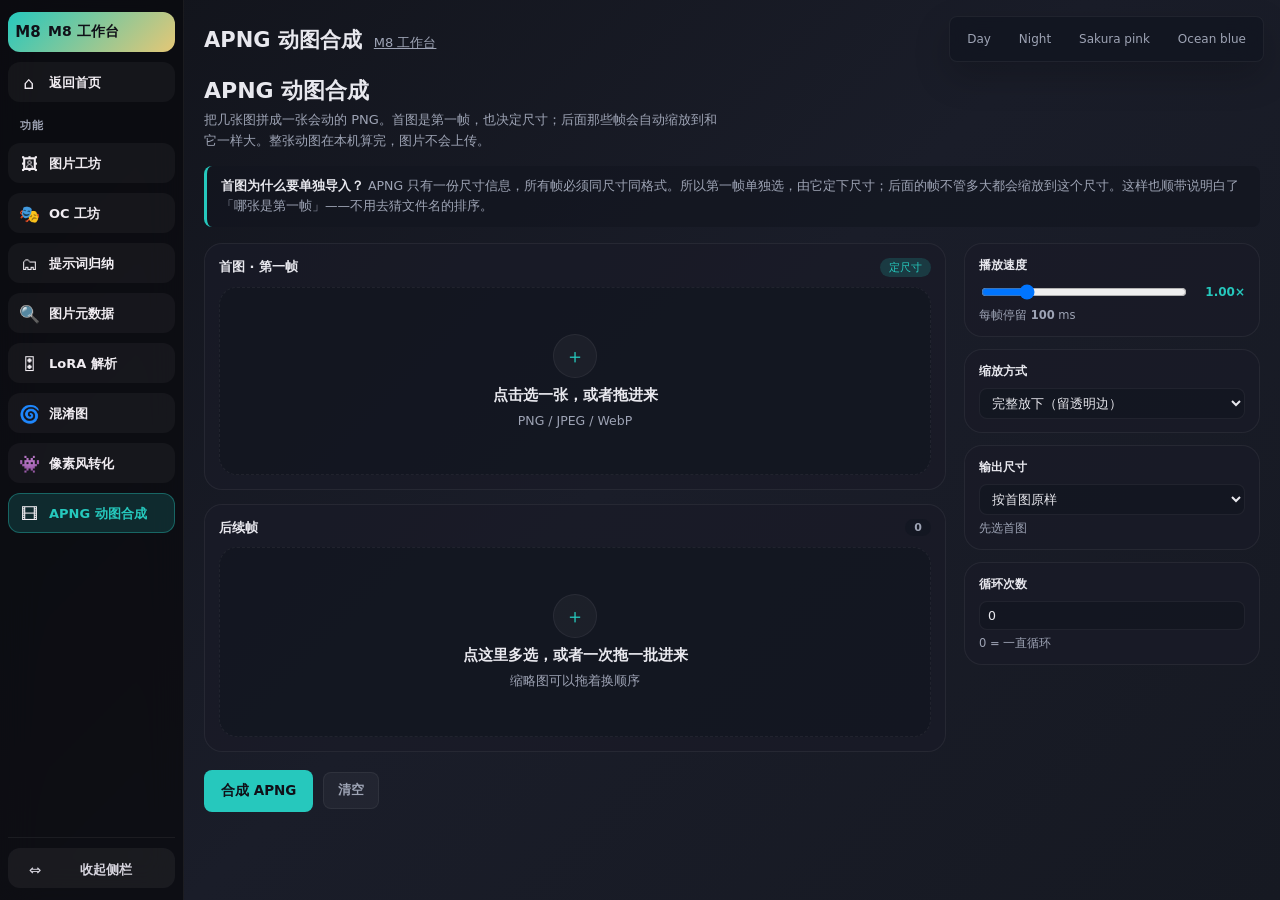
==== M8web/pages/apng.html @ 3365ff12 "Add APNG animation builder to the M8 workbench A new page that stitches several images into one anim" ====
<!DOCTYPE html>
<html lang="zh" data-i18n-title="feat.apng.pageTitle">
<head>
  <meta charset="UTF-8">
  <meta name="viewport" content="width=device-width, initial-scale=1.0">
  <title>APNG 动图合成 · M8 工作台</title>
  <link rel="icon" type="image/svg+xml" href="../assets/img/favicon.svg">
  <link rel="stylesheet" href="../assets/css/base.css">
  <link rel="stylesheet" href="../assets/css/shell.css">
  <link rel="stylesheet" href="../assets/css/apng.css">
  <script>
    /* 与首页同一段：主题要在 head 里就定下来，否则黑夜主题会先闪白底 */
    try {
      var t = localStorage.getItem("m8web.theme");
      document.documentElement.dataset.theme = t || "night";
    } catch (e) {
      document.documentElement.dataset.theme = "night";
    }
  </script>
</head>
<body>
  <div id="fx" aria-hidden="true"></div>
  <div class="shell">
    <div id="sidebar"></div>
    <div class="main">
      <div id="topbar" class="topbar"></div>
      <div class="content">
        <section class="apng">

          <header class="apng-head">
            <div>
              <h1 data-i18n="feat.apng.name">APNG 动图合成</h1>
              <p data-i18n="apngLede">把几张图拼成一张会动的 PNG。首图是第一帧，也决定尺寸；后面那些帧会自动缩放到和它一样大。整张动图在本机算完，图片不会上传。</p>
            </div>
          </header>

          <p class="apng-note">
            <b data-i18n="apngNoteLead">首图为什么要单独导入？</b>
            <span data-i18n="apngNoteBody">APNG 只有一份尺寸信息，所有帧必须同尺寸同格式。所以第一帧单独选，由它定下尺寸；后面的帧不管多大都会缩放到这个尺寸。这样也顺带说明白了「哪张是第一帧」——不用去猜文件名的排序。</span>
          </p>

          <div class="apng-grid">
            <div class="apng-col">

              <div class="apng-zone">
                <div class="apng-zone-head">
                  <span data-i18n="apngFirstTitle">首图 · 第一帧</span>
                  <span class="apng-tag" data-i18n="apngFirstTag">定尺寸</span>
                </div>
                <div class="drop apng-drop" id="apngFirstDrop">
                  <input id="apngFirstFile" type="file" accept="image/png,image/jpeg,image/webp">
                  <img class="drop-thumb is-hidden" id="apngFirstThumb" alt="" data-i18n-attr="alt:apngFirstAlt">
                  <span class="drop-ico" id="apngFirstIco" aria-hidden="true">＋</span>
                  <strong data-i18n="apngPickFirst">点击选一张，或者拖进来</strong>
                  <small data-i18n="apngPickFirstHint">PNG / JPEG / WebP</small>
                </div>
              </div>

              <div class="apng-zone">
                <div class="apng-zone-head">
                  <span data-i18n="apngRestTitle">后续帧</span>
                  <span class="apng-count" id="apngRestCount">0</span>
                </div>
                <div class="drop apng-drop" id="apngRestDrop">
                  <input id="apngRestFile" type="file" accept="image/png,image/jpeg,image/webp" multiple>
                  <span class="drop-ico" id="apngRestIco" aria-hidden="true">＋</span>
                  <strong data-i18n="apngPickRest">点这里多选，或者一次拖一批进来</strong>
                  <small data-i18n="apngPickRestHint">缩略图可以拖着换顺序</small>
                </div>
                <div class="apng-strip" id="apngStrip"></div>
              </div>

            </div>

            <aside class="apng-side">

              <div class="apng-card">
                <span data-i18n="apngSpeedLabel">播放速度</span>
                <div class="apng-row">
                  <input id="apngSpeed" type="range" min="0.25" max="4" step="0.05" value="1">
                  <b class="apng-speed" id="apngSpeedOut">1.00×</b>
                </div>
                <div class="apng-sub"><span data-i18n="apngDelayLabel">每帧停留</span> <b id="apngDelayOut">100</b> ms</div>
              </div>

              <div class="apng-card">
                <span data-i18n="apngFitLabel">缩放方式</span>
                <select id="apngFit">
                  <option value="contain" selected data-i18n="apngFitContain">完整放下（留透明边）</option>
                  <option value="cover" data-i18n="apngFitCover">填满（裁掉多出来的）</option>
                  <option value="stretch" data-i18n="apngFitStretch">拉伸（不保比例）</option>
                </select>
              </div>

              <div class="apng-card">
                <span data-i18n="apngSizeLabel">输出尺寸</span>
                <select id="apngScale">
                  <option value="1" selected data-i18n="apngScale1">按首图原样</option>
                  <option value="0.75">0.75×</option>
                  <option value="0.5">0.5×</option>
                  <option value="0.25">0.25×</option>
                </select>
                <div class="apng-sub" id="apngSizeOut">—</div>
              </div>

              <div class="apng-card">
                <span data-i18n="apngLoopLabel">循环次数</span>
                <input id="apngLoops" type="number" min="0" max="9999" step="1" value="0">
                <div class="apng-sub" data-i18n="apngLoopHint">0 = 一直循环</div>
              </div>

            </aside>
          </div>

          <div class="apng-actions">
            <button class="gen-btn" id="apngGo" type="button" data-i18n="apngGo">合成 APNG</button>
            <button class="ghost-btn is-hidden" id="apngSave" type="button" data-i18n="apngSave">保存动图</button>
            <button class="ghost-btn" id="apngClear" type="button" data-i18n="apngClear">清空</button>
          </div>

          <div class="apng-body is-hidden" id="apngBody">
            <div class="apng-shot">
              <img id="apngOut" alt="" data-i18n-attr="alt:apngOutAlt">
            </div>
            <div class="info-card">
              <div class="kv" id="apngMeta"></div>
            </div>
          </div>

          <p class="status" id="apngStatus" role="status"></p>
        </section>
      </div>
    </div>
  </div>
  <script src="../assets/js/app.js"></script>
  <script src="../assets/js/migrate.js"></script>
  <script src="../assets/js/apng.js"></script>
  <script type="module">
    import { bootI18n } from "../assets/js/i18n.js";
    await bootI18n();
    boot({ activeId: "apng", title: M8I18n.t("feat.apng.name", "APNG 动图合成"), base: "../" });
    M8Apng.init();
  </script>
</body>
</html>
---- M8web/assets/css/base.css ----
/* ============================================================================
 * M8web · 设计底座
 *
 * 设计语言整份取自参考站（azusa.nyacraft.cn 的 style.css / sidebar.css），
 * 不是我自己想的 —— 四套主题的每一个色值都能在那边逐行对上。
 * 参考站原样是：
 *     :root                     → 暗夜（默认）
 *     :root[data-theme=sakura]  → 樱花
 *     :root[data-theme=nyaneko] → 猫猫（用了背景大图，这里没搬）
 *     :root[data-theme=ocean]   → 海蓝
 * 这边保留它的前两套与海蓝，把 nyankeo 换成白天主题（参考站没有浅色版，
 * 按同一套变量结构推导，青绿在白底上压暗以保证对比度）。
 *
 * 主色是青绿 #26c8bd（侧栏悬停、卡片强调），不是紫。
 * ==========================================================================*/

/* 暗夜既是「没选过主题时的默认值」，也是主题条上那个明确选项 ——
   两种写法都指到同一个块，省得靠「回落到裸 :root」这种隐式行为兜底。 */
:root,
:root[data-theme="night"] {
  /* 暗夜 · 照抄参考站 :root */
  --bg-main: #11131a;
  --bg-sub: #1a1d29;
  --bg-gradient: linear-gradient(135deg, #11131a 0%, #1a1d29 50%, #161922 100%);
  --card: rgba(25, 27, 40, 0.72);
  --card-hover: rgba(35, 38, 56, 0.88);
  --panel-bg: rgba(18, 21, 32, 0.62);
  --border: rgba(255, 255, 255, 0.06);
  --text: #e8e8ee;
  --text-sub: #9ea4b5;
  --pink: #d89ac7;
  --purple: #8b7fd1;
  --blue: #7aa2d6;
  --soft-shadow: rgba(0, 0, 0, 0.2);

  --accent: #26c8bd;
  --accent-2: #e5c776;
  --accent-ink: #101018;
  --sidebar-bg: rgba(10, 10, 14, 0.74);
  --float-bg: rgba(18, 21, 32, 0.82);

  --noise: 0.035;
  --noise-ink: 255, 255, 255;

  /* 侧栏宽度：参考站就是靠这个变量在 58 / 184 之间切换 */
  --site-sidebar-width: 58px;

  --r-card: 18px;
  --r-item: 12px;
  --r-ctl: 8px;

  --ease: cubic-bezier(0.22, 1, 0.36, 1);
}

:root[data-theme="sakura"] {
  --bg-main: #171218;
  --bg-sub: #261c2b;
  --bg-gradient: linear-gradient(135deg, #171218 0%, #2b1c2f 54%, #201922 100%);
  --card: rgba(48, 33, 49, 0.74);
  --card-hover: rgba(62, 42, 63, 0.9);
  --panel-bg: rgba(44, 30, 47, 0.66);
  --border: rgba(255, 255, 255, 0.08);
  --text: #fff3f8;
  --text-sub: #d9b9c9;
  --pink: #ff9fca;
  --purple: #bd93f9;
  --blue: #8ed8ff;
  --soft-shadow: rgba(60, 18, 48, 0.24);
  --accent: #ff9fca;
  --accent-2: #e5c776;
  --accent-ink: #24101c;
  --sidebar-bg: rgba(23, 14, 22, 0.74);
  --float-bg: rgba(44, 30, 47, 0.84);
}

:root[data-theme="ocean"] {
  --bg-main: #0a1318;
  --bg-sub: #102833;
  --bg-gradient: linear-gradient(135deg, #071118 0%, #102d38 52%, #071b24 100%);
  --card: rgba(15, 39, 50, 0.75);
  --card-hover: rgba(20, 55, 70, 0.92);
  --panel-bg: rgba(12, 35, 46, 0.68);
  --border: rgba(170, 230, 255, 0.11);
  --text: #e9fbff;
  --text-sub: #9ec7d4;
  --pink: #9ee7ff;
  --purple: #6bc2ff;
  --blue: #69e0d4;
  --soft-shadow: rgba(0, 20, 36, 0.28);
  --accent: #69e0d4;
  --accent-2: #9ee7ff;
  --accent-ink: #04222b;
  --sidebar-bg: rgba(6, 20, 26, 0.74);
  --float-bg: rgba(12, 35, 46, 0.84);
}

/* 白天：参考站没有这套，按同一结构推导。
   注意 --accent 压暗到 #0f9d92 —— 原来的 #26c8bd 在白底上对比度只有 2:1 左右，
   正文和图标会糊在背景里。 */
:root[data-theme="day"] {
  --bg-main: #f4f6f9;
  --bg-sub: #e8ecf2;
  --bg-gradient: linear-gradient(135deg, #f8fafc 0%, #eaeff6 52%, #f2f5f9 100%);
  --card: rgba(255, 255, 255, 0.86);
  --card-hover: rgba(255, 255, 255, 0.99);
  --panel-bg: rgba(255, 255, 255, 0.72);
  --border: rgba(17, 19, 26, 0.09);
  --text: #1b1f2a;
  --text-sub: #5d6675;
  --pink: #bf5b96;
  --purple: #6b5cc4;
  --blue: #3f76b8;
  --soft-shadow: rgba(24, 32, 48, 0.1);
  --accent: #0f9d92;
  --accent-2: #b8862f;
  --accent-ink: #f6fffe;
  --sidebar-bg: rgba(255, 255, 255, 0.76);
  --float-bg: rgba(255, 255, 255, 0.86);
  --noise: 0.02;
  --noise-ink: 17, 19, 26;
}

* { box-sizing: border-box; }

html, body {
  margin: 0;
  min-height: 100vh;
  overflow-x: hidden;
  font-family: "MiSans", "Microsoft YaHei", "PingFang SC", system-ui, sans-serif;
  font-size: 14px;
  color: var(--text);
  background: var(--bg-gradient);
  background-attachment: fixed;
  transition: background 0.4s var(--ease), color 0.4s var(--ease);
}

/* 背景噪点：参考站是 1px 圆点铺 4px 网格，整屏非常淡的一层颗粒 */
body::before {
  content: "";
  position: fixed;
  inset: 0;
  z-index: 0;
  pointer-events: none;
  opacity: var(--noise);
  background-image: radial-gradient(rgba(var(--noise-ink), 0.08) 1px, transparent 1px);
  background-size: 4px 4px;
}

a { color: inherit; }
button { font: inherit; cursor: pointer; }
::selection { background: var(--accent); color: var(--accent-ink); }

/* 统一键盘焦点：参考站用的是青绿描边 */
:focus-visible {
  outline: 2px solid var(--accent);
  outline-offset: 3px;
}

::-webkit-scrollbar { width: 10px; height: 10px; }
::-webkit-scrollbar-track { background: transparent; }
::-webkit-scrollbar-thumb {
  background: var(--border);
  border-radius: 999px;
}
::-webkit-scrollbar-thumb:hover { background: var(--text-sub); }

/* ---------------------------------------------------------------- 动效层 */

/* 纯装饰，铺满整屏但不吃点击。参考站没有这一层（它的猫猫主题直接用了背景大图），
   樱花和海蓝这两套按你的要求留着：安静的背景动，不抢内容。 */
#fx {
  position: fixed;
  inset: 0;
  z-index: 0;
  pointer-events: none;
  overflow: hidden;
}

/* 樱花：两层错峰飘落，一层慢一层快，免得看出明显循环 */
:root[data-theme="sakura"] #fx::before,
:root[data-theme="sakura"] #fx::after {
  content: "";
  position: absolute;
  inset: -20% -12%;
  background-repeat: repeat;
  will-change: transform;
}

:root[data-theme="sakura"] #fx::before {
  background-image:
    radial-gradient(circle at 12% 8%, rgba(255, 159, 202, 0.85) 0 3px, transparent 3px),
    radial-gradient(circle at 38% 22%, rgba(255, 190, 214, 0.7) 0 4px, transparent 4px),
    radial-gradient(circle at 64% 14%, rgba(240, 140, 180, 0.75) 0 3px, transparent 3px),
    radial-gradient(circle at 86% 30%, rgba(255, 200, 222, 0.6) 0 5px, transparent 5px),
    radial-gradient(circle at 22% 48%, rgba(255, 159, 202, 0.55) 0 3px, transparent 3px),
    radial-gradient(circle at 54% 60%, rgba(255, 190, 214, 0.65) 0 4px, transparent 4px);
  background-size: 260px 340px;
  animation: sakura-fall 22s linear infinite;
}

:root[data-theme="sakura"] #fx::after {
  background-image:
    radial-gradient(circle at 30% 12%, rgba(189, 147, 249, 0.5) 0 2px, transparent 2px),
    radial-gradient(circle at 70% 34%, rgba(255, 159, 202, 0.5) 0 3px, transparent 3px),
    radial-gradient(circle at 48% 74%, rgba(255, 200, 222, 0.45) 0 2px, transparent 2px);
  background-size: 180px 240px;
  animation: sakura-fall 15s linear infinite reverse;
}

@keyframes sakura-fall {
  from { transform: translate3d(0, -12%, 0); }
  to { transform: translate3d(-40px, 12%, 0); }
}

/* 海蓝：三团很淡的水波亮带，缓慢横向摆动 */
:root[data-theme="ocean"] #fx::before {
  content: "";
  position: absolute;
  inset: -12%;
  background-image:
    radial-gradient(ellipse 62% 16% at 28% 18%, rgba(105, 224, 212, 0.1), transparent 70%),
    radial-gradient(ellipse 54% 14% at 74% 52%, rgba(158, 231, 255, 0.09), transparent 70%),
    radial-gradient(ellipse 70% 18% at 44% 84%, rgba(107, 194, 255, 0.08), transparent 70%);
  will-change: transform;
  animation: ocean-sway 14s ease-in-out infinite;
}

:root[data-theme="ocean"] #fx::after {
  content: "";
  position: absolute;
  inset: -12%;
  background-image:
    radial-gradient(ellipse 40% 10% at 60% 30%, rgba(158, 231, 255, 0.07), transparent 70%),
    radial-gradient(ellipse 48% 12% at 18% 68%, rgba(105, 224, 212, 0.07), transparent 70%);
  will-change: transform;
  animation: ocean-sway 20s ease-in-out infinite reverse;
}

@keyframes ocean-sway {
  0%, 100% { transform: translate3d(-2%, 0, 0) scaleY(1); }
  50% { transform: translate3d(2%, -10px, 0) scaleY(1.04); }
}

@media (prefers-reduced-motion: reduce) {
  *, *::before, *::after {
    animation-duration: 0.01ms !important;
    animation-iteration-count: 1 !important;
    transition-duration: 0.01ms !important;
  }
  #fx::before,
  #fx::after { animation: none !important; }
}
---- M8web/assets/css/shell.css ----
/* ============================================================================
 * M8web · 外壳
 *
 * 结构与数值都对齐参考站（style.css 的 .home-entry* / .topbar，
 * sidebar.css 的 .site-shell / .site-sidebar / .site-nav-*），
 * 类名换成 M8 自己的语义，数值照搬：
 *   侧栏       58px ↔ 184px，靠 :root 上一个类切 --site-sidebar-width
 *   菜单项     40×40、圆角 12px、底色 rgba(255,255,255,.04)
 *   悬停       青绿描边 + 青绿 16% 底
 *   品牌块     青绿→金的渐变，深色字
 *   首页卡片   3 列网格、kicker/标题/描述三层、悬停上浮 2px
 * 只有两处按你的要求改了：
 *   卡片圆角 8px → 18px（你要大圆角）
 *   侧栏默认展开（列表要一眼看得见），收起才是 58px
 * ==========================================================================*/

:root {
  /* 默认展开：功能菜单是列表，收起来就看不见了 */
  --side-w: 184px;
}

:root.is-side-collapsed {
  --side-w: 58px;
}

/* ---------------------------------------------------------------- 骨架 */

.shell {
  min-height: 100svh;
  display: grid;
  grid-template-columns: var(--side-w) minmax(0, 1fr);
  position: relative;
  z-index: 1;
  transition: grid-template-columns 0.2s var(--ease);
}

.main {
  min-width: 0;
  display: flex;
  flex-direction: column;
}

/* ---------------------------------------------------------------- 侧栏 */

.side {
  position: sticky;
  top: 0;
  height: 100svh;
  min-width: 0;
  padding: 12px 8px;
  display: grid;
  grid-template-rows: auto 1fr auto;
  align-content: start;
  gap: 10px;
  overflow: hidden;
  background: var(--sidebar-bg);
  border-right: 1px solid var(--border);
  backdrop-filter: blur(18px);
}

.brand {
  width: 40px;
  height: 40px;
  justify-self: center;
  display: grid;
  place-items: center;
  border-radius: var(--r-item);
  color: var(--accent-ink);
  background: linear-gradient(135deg, var(--accent), var(--accent-2));
  font-weight: 800;
  font-size: 15px;
  letter-spacing: 0;
  overflow: hidden;
  text-decoration: none;
  flex: none;
}

/* 展开时品牌块拉满，露出文字 */
:root:not(.is-side-collapsed) .brand {
  width: 100%;
  grid-template-columns: 40px minmax(0, 1fr);
  justify-items: start;
}

.brand .mark {
  width: 40px;
  display: grid;
  place-items: center;
}

.brand .word {
  padding-right: 12px;
  font-size: 14px;
  white-space: nowrap;
  opacity: 0;
  transition: opacity 0.12s var(--ease);
}

:root:not(.is-side-collapsed) .brand .word { opacity: 1; }

.nav {
  min-height: 0;
  display: grid;
  align-content: start;
  gap: 10px;
  overflow-y: auto;
  overflow-x: hidden;
  scrollbar-width: thin;
}

.nav-group {
  padding: 6px 12px 0;
  color: var(--text-sub);
  font-size: 11px;
  font-weight: 700;
  letter-spacing: 1.2px;
  white-space: nowrap;
  opacity: 0;
  transition: opacity 0.12s var(--ease);
}

:root:not(.is-side-collapsed) .nav-group { opacity: 1; }

.nav-item {
  width: 40px;
  height: 40px;
  justify-self: center;
  display: grid;
  grid-template-columns: 40px minmax(0, 1fr);
  align-items: center;
  border-radius: var(--r-item);
  color: #f1edf2;
  text-decoration: none;
  background: rgba(255, 255, 255, 0.04);
  border: 1px solid transparent;
  overflow: hidden;
  transition: width 0.18s var(--ease), background 0.18s var(--ease), border-color 0.18s var(--ease);
}

:root[data-theme="day"] .nav-item { color: var(--text); }

:root:not(.is-side-collapsed) .nav-item {
  width: 100%;
  justify-self: stretch;
}

.nav-item .ico {
  width: 40px;
  height: 40px;
  display: grid;
  place-items: center;
  font-size: 17px;
  line-height: 1;
  flex: none;
}

.nav-item .label {
  min-width: 0;
  padding-right: 12px;
  font-size: 13px;
  font-weight: 600;
  white-space: nowrap;
  overflow: hidden;
  text-overflow: ellipsis;
  opacity: 0;
  transition: opacity 0.12s var(--ease);
}

:root:not(.is-side-collapsed) .nav-item .label { opacity: 1; }

.nav-item:hover,
.nav-item.active {
  border-color: color-mix(in srgb, var(--accent) 38%, transparent);
  background: color-mix(in srgb, var(--accent) 16%, transparent);
}

.nav-item.active .label { color: var(--accent); }

.nav-item.soon {
  opacity: 0.45;
  cursor: default;
  pointer-events: none;
}

.side-foot {
  display: grid;
  gap: 10px;
  border-top: 1px solid var(--border);
  padding-top: 10px;
}

.side-toggle {
  width: 40px;
  height: 40px;
  justify-self: center;
  display: grid;
  grid-template-columns: 40px minmax(0, 1fr);
  align-items: center;
  border-radius: var(--r-item);
  color: #d8d6df;
  background: rgba(255, 255, 255, 0.05);
  border: 1px solid transparent;
  overflow: hidden;
  transition: width 0.18s var(--ease), background 0.18s var(--ease), border-color 0.18s var(--ease);
}

:root[data-theme="day"] .side-toggle { color: var(--text); }

:root:not(.is-side-collapsed) .side-toggle {
  width: 100%;
  justify-self: stretch;
}

.side-toggle:hover {
  border-color: color-mix(in srgb, var(--accent) 38%, transparent);
  background: color-mix(in srgb, var(--accent) 16%, transparent);
}

.side-toggle .ico {
  width: 40px;
  height: 40px;
  display: grid;
  place-items: center;
  font-size: 15px;
}

.side-toggle .label {
  padding-right: 12px;
  font-size: 13px;
  font-weight: 600;
  white-space: nowrap;
  opacity: 0;
  transition: opacity 0.12s var(--ease);
}

:root:not(.is-side-collapsed) .side-toggle .label { opacity: 1; }

/* ---------------------------------------------------------------- 首页 */

.content {
  flex: 1;
  min-width: 0;
  padding-bottom: 64px;
}

.hero {
  width: min(1080px, calc(100% - 40px));
  margin: 0 auto;
  padding: 36px 0 28px;
}

/* 参考站的招牌就是这一行巨型标题 */
.hero h1 {
  margin: 0;
  font-size: clamp(34px, 7vw, 76px);
  line-height: 0.95;
  letter-spacing: 0;
  font-weight: 700;
  text-wrap: balance;
}

.hero p {
  margin: 14px 0 0;
  max-width: 62ch;
  color: var(--text-sub);
  line-height: 1.7;
}

.cards {
  width: min(1080px, calc(100% - 40px));
  margin: 0 auto;
  display: grid;
  grid-template-columns: repeat(3, minmax(0, 1fr));
  gap: 14px;
}

/* 每张卡由 JS 塞一个 --tone（强调色），色带与悬停色都跟着它走 */
.card {
  min-height: 152px;
  padding: 20px;
  display: grid;
  align-content: space-between;
  gap: 12px;
  border-radius: var(--r-card);
  color: var(--text);
  text-decoration: none;
  background:
    linear-gradient(135deg, color-mix(in srgb, var(--tone, var(--blue)) 14%, transparent), color-mix(in srgb, var(--tone-2, var(--pink)) 10%, transparent)),
    var(--panel-bg);
  border: 1px solid var(--border);
  box-shadow: 0 18px 44px var(--soft-shadow);
  transition: transform 0.2s var(--ease), border-color 0.2s var(--ease), background 0.2s var(--ease);
}

.card:hover {
  transform: translateY(-2px);
  border-color: color-mix(in srgb, var(--tone, var(--pink)) 40%, transparent);
  background:
    linear-gradient(135deg, color-mix(in srgb, var(--tone, var(--blue)) 20%, transparent), color-mix(in srgb, var(--tone-2, var(--pink)) 16%, transparent)),
    var(--card-hover);
}

.card-kicker {
  color: var(--tone, var(--pink));
  font-size: 12px;
  font-weight: 700;
  letter-spacing: 1.5px;
}

.card strong {
  display: block;
  font-size: 22px;
  line-height: 1.2;
  font-weight: 700;
}

.card small {
  color: var(--text-sub);
  font-size: 13px;
  line-height: 1.6;
}

.card.soon {
  opacity: 0.5;
  cursor: default;
}

.card.soon:hover {
  transform: none;
  border-color: var(--border);
}

/* 首页标题下面那行小工具 */
.hero-tools {
  display: flex;
  align-items: center;
  gap: 10px;
  flex-wrap: wrap;
  margin-top: 14px;
}

.hero-tools .ghost-btn { width: auto; }

.hero-note {
  color: var(--text-sub);
  font-size: 12px;
}

/* ---------------------------------------------------------------- 工具页 */

.topbar {
  width: min(1080px, calc(100% - 40px));
  margin: 0 auto;
  padding: 26px 0 22px;
  display: flex;
  align-items: baseline;
  gap: 12px;
  flex-wrap: wrap;
}

/* 工具页用固定字号 —— 工作台里字号跟着视口飘会显得很吵 */
.topbar h1 {
  margin: 0;
  font-size: 21px;
  font-weight: 700;
  letter-spacing: 0;
}

.topbar .crumb {
  color: var(--text-sub);
  font-size: 13px;
}

/* ---------------------------------------------------------------- 主题条 */

/* 参考站是固定右上角的一条毛玻璃，里面是文字按钮，不是色点 */
.themes {
  position: fixed;
  top: 16px;
  right: 16px;
  z-index: 90;
  display: flex;
  gap: 6px;
  padding: 6px;
  border: 1px solid var(--border);
  border-radius: var(--r-ctl);
  background: var(--float-bg);
  backdrop-filter: blur(14px);
  box-shadow: 0 14px 36px var(--soft-shadow);
}

.themes button {
  min-width: 34px;
  min-height: 32px;
  margin: 0;
  padding: 0 10px;
  border-radius: 6px;
  border: 1px solid transparent;
  color: var(--text-sub);
  background: transparent;
  font-size: 12px;
  line-height: 1;
  white-space: nowrap;
  transition: color 0.18s var(--ease), background 0.18s var(--ease), border-color 0.18s var(--ease);
}

.themes button:hover,
.themes button.on {
  color: var(--text);
  border-color: color-mix(in srgb, var(--accent) 42%, transparent);
  background: color-mix(in srgb, var(--accent) 14%, transparent);
}

/* ---------------------------------------------------------------- 窄屏 */

@media (max-width: 960px) {
  .cards { grid-template-columns: repeat(2, minmax(0, 1fr)); }
}

/* 参考站在 720px 以下把侧栏整个搬到底部，变成一条横向图标栏 */
@media (max-width: 720px) {
  .shell {
    grid-template-columns: 1fr;
    padding-bottom: 66px;
  }

  .side {
    position: fixed;
    inset: auto 0 0;
    height: 58px;
    padding: 8px 12px;
    display: flex;
    align-items: center;
    gap: 8px;
    border-right: 0;
    border-top: 1px solid var(--border);
    z-index: 30;
  }

  .nav {
    display: flex;
    gap: 8px;
    overflow-x: auto;
    overflow-y: hidden;
  }

  .nav-group,
  .side-toggle { display: none; }

  .brand,
  .nav-item,
  :root:not(.is-side-collapsed) .brand,
  :root:not(.is-side-collapsed) .nav-item {
    width: 40px;
    justify-self: center;
  }

  .brand .word,
  .nav-item .label,
  :root:not(.is-side-collapsed) .brand .word,
  :root:not(.is-side-collapsed) .nav-item .label {
    display: none;
  }

  .hero { padding-top: 26px; }
  .cards { gap: 12px; }
  .card { min-height: 132px; padding: 16px; }
  .card strong { font-size: 19px; }
}

@media (max-width: 620px) {
  .cards { grid-template-columns: 1fr; }
  .themes {
    top: 10px;
    right: 10px;
    padding: 4px;
  }
  .themes button { padding: 0 7px; }
}

/* ---------------------------------------------------------------- 空状态 */

/* 功能页现在都是这个：框架已经在了，功能还没填。
   刻意不做成「敬请期待」的大字海报 —— 它只需要说明状态并给一条退路。 */
.blank {
  width: min(1080px, calc(100% - 40px));
  margin: 0 auto;
  padding: 44px 24px;
  display: grid;
  justify-items: center;
  gap: 10px;
  text-align: center;
  border: 1px dashed var(--border);
  border-radius: var(--r-card);
  background: var(--panel-bg);
}

.blank-ico {
  font-size: 34px;
  line-height: 1;
  opacity: 0.85;
}

.blank h2 {
  margin: 6px 0 0;
  font-size: 18px;
  font-weight: 700;
}

.blank p {
  margin: 0;
  max-width: 46ch;
  color: var(--text-sub);
  line-height: 1.7;
}

.blank-back {
  margin-top: 8px;
  padding: 8px 14px;
  border-radius: var(--r-ctl);
  border: 1px solid var(--border);
  background: rgba(255, 255, 255, 0.04);
  color: var(--text);
  font-size: 13px;
  font-weight: 600;
  text-decoration: none;
  transition: border-color 0.18s var(--ease), background 0.18s var(--ease);
}

.blank-back:hover {
  border-color: color-mix(in srgb, var(--accent) 38%, transparent);
  background: color-mix(in srgb, var(--accent) 16%, transparent);
}

/* ---------------------------------------------------------------- 上传区 */

/* 这个区块被四个页面用（图片工坊 / 图片元数据 / LoRA 解析 / 混淆图），
   所以必须待在 shell.css。
   以前它在 studio.css 里 —— 只有工坊页引那个文件，于是元数据页和 LoRA 页的
   上传区一直没有样式（连虚线框都没有），而且光看代码完全看不出来。
   测试里现在有一条自动扫描钉住这类问题：页面用到的类，定义它的样式表必须被引。 */
.drop {
  display: grid;
  justify-items: center;
  gap: 8px;
  padding: 46px 24px;
  border: 1px dashed var(--border);
  border-radius: var(--r-card);
  background: var(--panel-bg);
  text-align: center;
  cursor: pointer;
  transition: border-color 0.2s var(--ease), background 0.2s var(--ease);
}

.drop:hover,
.drop.over {
  border-color: color-mix(in srgb, var(--accent) 55%, transparent);
  background: color-mix(in srgb, var(--accent) 8%, var(--panel-bg));
}

.drop input { display: none; }

.drop-ico {
  width: 44px;
  height: 44px;
  display: grid;
  place-items: center;
  border-radius: 50%;
  border: 1px solid var(--border);
  background: rgba(255, 255, 255, 0.04);
  color: var(--accent);
  font-size: 20px;
  line-height: 1;
}

.drop strong { font-size: 15px; font-weight: 700; }
.drop small { color: var(--text-sub); font-size: 12.5px; }

/* 选好图之后拖拽区里换成的缩略图。不加这个的话用户选完只看得到一个文件名，
   根本不知道自己选的对不对 —— 传错图是最常见的失误。
   混淆图和像素风两个页面都用，所以待在 shell.css。 */
.drop-thumb {
  max-width: 100%;
  max-height: 210px;
  border: 1px solid var(--border);
  border-radius: var(--r-item);
  background: var(--panel-bg);
  object-fit: contain;
}

/* ---------------------------------------------------------------- 备份按钮 */

/* 导出 / 导入这一对。三个有本地数据的功能页都用：OC 工坊、提示词归纳、贴纸库。
   数据存在浏览器的 IndexedDB 里，而它挂在“源”上 —— 换成 localhost 打开、
   清浏览器数据、换设备，都会看不见。导出是唯一能兜住的办法。 */
.backup-bar {
  display: flex;
  align-items: center;
  gap: 8px;
  flex-wrap: wrap;
}

.backup-bar .ghost-btn {
  width: auto;
  padding: 6px 13px;
  font-size: 12px;
}

.backup-note {
  color: var(--text-sub);
  font-size: 11.5px;
}

/* ---------------------------------------------------------------- 模态框 */

.modal {
  position: fixed;
  inset: 0;
  z-index: 200;
  display: grid;
  place-items: center;
  padding: 22px;
  background: rgba(4, 6, 11, 0.72);
  backdrop-filter: blur(6px);
}

body.modal-open { overflow: hidden; }

.modal-box {
  width: min(700px, 100%);
  max-height: calc(100svh - 44px);
  display: flex;
  flex-direction: column;
  overflow: hidden;
  border: 1px solid var(--border);
  border-radius: var(--r-card);
  /* 比普通面板实一点，底下垫着东西时也能看清 */
  background: color-mix(in srgb, var(--bg-main) 88%, transparent);
  backdrop-filter: blur(18px);
  box-shadow: 0 30px 80px rgba(0, 0, 0, 0.5);
}

.modal-head {
  display: flex;
  align-items: center;
  gap: 12px;
  padding: 15px 18px;
  border-bottom: 1px solid var(--border);
}

.modal-head h2 { margin: 0; font-size: 16px; font-weight: 700; }

.modal-x {
  margin-left: auto;
  width: 32px;
  height: 32px;
  display: grid;
  place-items: center;
  border-radius: var(--r-ctl);
  border: 1px solid var(--border);
  background: rgba(255, 255, 255, 0.04);
  color: var(--text-sub);
  font-size: 17px;
  line-height: 1;
  transition: color 0.18s var(--ease), border-color 0.18s var(--ease);
}

.modal-x:hover {
  color: var(--text);
  border-color: color-mix(in srgb, var(--accent) 45%, transparent);
}

.modal-body {
  min-height: 0;
  padding: 18px;
  display: grid;
  gap: 14px;
  overflow-y: auto;
}

.modal-body .drop { padding: 34px 20px; }

.modal-foot {
  display: flex;
  justify-content: flex-end;
  gap: 8px;
  padding: 14px 18px;
  border-top: 1px solid var(--border);
}

/* 小号的模态：确认删除这种只有一两句话的，用不着 700px 宽 */
.modal-box.sm { width: min(430px, 100%); }

.modal-text {
  margin: 0;
  color: var(--text);
  font-size: 14px;
  line-height: 1.75;
}

/* 要删的那个 OC 名字标出来，免得删错 */
.modal-text .who {
  color: var(--accent);
  font-weight: 700;
}

.modal-text .sub {
  display: block;
  margin-top: 8px;
  color: var(--text-sub);
  font-size: 12.5px;
}

/* 危险操作：用次强调色（樱粉）顶上，和普通按钮明确区分 */
.gen-btn.danger {
  background: var(--pink);
  color: #21060f;
}

.gen-btn.danger:hover { filter: brightness(1.08); }

/* ============================================================================
 * 公共零件：隐藏工具类、侧栏按钮、强调按钮、状态行
 *
 * 这几条原来写在 studio.css 里，只有图片工坊那个页面能用。OC 工坊不引 studio.css，
 * 结果 .is-hidden 不生效 —— 页面上那个删除确认框从一进页面就"显示"着
 * （它其实一直是 display:block），用户看到的就是「还没加 OC 就问我删不删」。
 *
 * 教训：只要一个页面会用、另一个页面也可能会用的样式，就必须放在这里，
 * 而不是放在某个具体功能的样式表里。
 * ==========================================================================*/

.is-hidden { display: none !important; }

/* 底部按钮 */
.side-actions { display: grid; gap: 8px; }

.gen-btn {
  padding: 11px 16px;
  border-radius: var(--r-ctl);
  border: 1px solid transparent;
  background: var(--accent);
  color: var(--accent-ink);
  font-size: 13.5px;
  font-weight: 800;
  transition: filter 0.18s var(--ease), transform 0.18s var(--ease);
}

.gen-btn:hover { filter: brightness(1.08); }
.gen-btn:active { transform: translateY(1px); }
.gen-btn:disabled { opacity: 0.42; cursor: not-allowed; filter: none; }

.ghost-btn {
  padding: 9px 14px;
  border-radius: var(--r-ctl);
  border: 1px solid var(--border);
  background: rgba(255, 255, 255, 0.04);
  color: var(--text-sub);
  font-size: 12.5px;
  font-weight: 600;
  transition: color 0.18s var(--ease), border-color 0.18s var(--ease);
}

.ghost-btn:hover {
  color: var(--text);
  border-color: color-mix(in srgb, var(--accent) 40%, transparent);
}

.status { margin: 0; min-height: 18px; color: var(--text-sub); font-size: 12px; line-height: 1.5; }
.status.warn { color: var(--pink); }

/* ============================================================================
 * 通用的信息展示零件：卡片、键值表、参数格子、代码块
 *
 * 原来写在 meta.css 里（名字还带着 meta- 前缀），LoRA 解析页也要用同一套，
 * 所以改成通用名搬到这里。教训和 .is-hidden 那次一样：
 * 两个页面会用到的东西，不能塞在某个具体功能的样式表里。
 * ==========================================================================*/
.info-panels { display: grid; gap: 14px; min-width: 0; }

/* ---------------------------------------------------------------- 卡片 */

.info-card {
  padding: 14px 16px;
  border: 1px solid var(--border);
  border-radius: var(--r-item);
  background: var(--panel-bg);
  min-width: 0;
}

.info-card > h2 {
  display: flex;
  align-items: center;
  gap: 8px;
  margin: 0 0 12px;
  color: var(--text-sub);
  font-size: 12px;
  font-weight: 700;
  letter-spacing: 1.1px;
}

/* 标题右边的小标记：内置工作流 / 相机信息 之类 */
.info-card .info-tag {
  padding: 2px 8px;
  border-radius: 999px;
  background: color-mix(in srgb, var(--accent) 18%, transparent);
  color: var(--accent);
  font-size: 10.5px;
  font-weight: 700;
  letter-spacing: 0;
}

.info-card .card-actions { margin-left: auto; display: flex; gap: 6px; }

.info-card .card-actions button {
  padding: 4px 10px;
  border-radius: 6px;
  border: 1px solid var(--border);
  background: rgba(255, 255, 255, 0.04);
  color: var(--text-sub);
  font-size: 11.5px;
  cursor: pointer;
  transition: color 0.15s var(--ease), border-color 0.15s var(--ease);
}

.info-card .card-actions button:hover {
  color: var(--text);
  border-color: color-mix(in srgb, var(--accent) 45%, transparent);
}

/* ---------------------------------------------------------------- 键值表 */

.kv {
  margin: 0;
  display: grid;
  grid-template-columns: minmax(70px, auto) minmax(0, 1fr);
  gap: 7px 16px;
  font-size: 13px;
}

.kv dt { color: var(--text-sub); }

.kv dd {
  margin: 0;
  color: var(--text);
  word-break: break-all;
  line-height: 1.5;
}

/* ---------------------------------------------------------------- 生成参数 */

.param-grid {
  display: grid;
  grid-template-columns: repeat(auto-fill, minmax(148px, 1fr));
  gap: 8px;
}

.param-cell {
  padding: 8px 10px;
  border-radius: var(--r-ctl);
  background: rgba(255, 255, 255, 0.04);
  min-width: 0;
}

.param-cell b {
  display: block;
  margin-bottom: 3px;
  color: var(--text-sub);
  font-size: 11px;
  font-weight: 600;
}

.param-cell span {
  font-size: 13px;
  word-break: break-all;
  line-height: 1.45;
}

/* 模型名常常很长，允许折行但别撑破卡片 */
.param-cell.wide { grid-column: 1 / -1; }

/* ---------------------------------------------------------------- 旧数据搬运 */

/* 升级后第一次打开时出现一次的横幅，搬完就没了 */
.migrate-bar {
  display: flex;
  align-items: center;
  gap: 12px;
  flex-wrap: wrap;
  padding: 12px 18px;
  border-bottom: 1px solid color-mix(in srgb, var(--accent) 40%, transparent);
  background: color-mix(in srgb, var(--accent) 12%, var(--bg-main));
}

.migrate-text {
  flex: 1 1 320px;
  color: var(--text);
  font-size: 13px;
  line-height: 1.6;
}

.migrate-bar .gen-btn,
.migrate-bar .ghost-btn {
  width: auto;
  padding: 7px 16px;
  font-size: 12.5px;
}

/* ---------------------------------------------------------------- 原始 JSON */

.code-block {
  margin: 0;
  max-height: 340px;
  overflow: auto;
  padding: 12px 14px;
  border-radius: var(--r-ctl);
  background: rgba(0, 0, 0, 0.3);
  color: var(--text);
  font-family: ui-monospace, Consolas, "Microsoft YaHei", monospace;
  font-size: 12px;
  line-height: 1.65;
  white-space: pre;
  tab-size: 2;
}

/* 折叠起来的时候只给一行高度 */
.info-card.folded .code-block { max-height: 120px; }

.info-note {
  margin: 0;
  color: var(--text-sub);
  font-size: 12.5px;
  line-height: 1.65;
}
---- M8web/assets/css/apng.css ----
/* ============================================================================
 * M8web · APNG 动图合成
 * 上传区、按钮、状态行、卡片那些通用零件都在 shell.css，这里只放本页特有的。
 * ==========================================================================*/

.apng {
  width: min(1120px, calc(100% - 40px));
  margin: 0 auto;
}

.apng-head {
  display: flex;
  align-items: flex-end;
  justify-content: space-between;
  gap: 18px;
  flex-wrap: wrap;
  margin-bottom: 14px;
}

.apng-head h1 {
  margin: 0 0 4px;
  font-size: 22px;
}

.apng-head p {
  margin: 0;
  color: var(--text-sub);
  font-size: 13px;
  line-height: 1.6;
  max-width: 62ch;
}

.apng-note {
  margin: 0 0 16px;
  padding: 10px 14px;
  border-left: 3px solid var(--accent, #26c8bd);
  background: var(--panel-bg);
  border-radius: var(--r-ctl, 8px);
  font-size: 12.5px;
  line-height: 1.65;
  color: var(--text-sub);
}

.apng-note b {
  color: var(--text);
}

/* 左列两个导入区，右列参数栈。窄屏时右列落到下面。 */
.apng-grid {
  display: grid;
  grid-template-columns: minmax(0, 1fr) 296px;
  gap: 18px;
  align-items: start;
}

@media (max-width: 900px) {
  .apng-grid {
    grid-template-columns: minmax(0, 1fr);
  }
}

.apng-col {
  display: flex;
  flex-direction: column;
  gap: 14px;
  min-width: 0;
}

.apng-zone {
  padding: 14px;
  border: 1px solid var(--border);
  border-radius: var(--r-card, 18px);
  background: var(--card);
  box-shadow: var(--soft-shadow);
}

.apng-zone-head {
  display: flex;
  align-items: center;
  justify-content: space-between;
  gap: 10px;
  margin-bottom: 10px;
  font-size: 13px;
  font-weight: 600;
}

.apng-tag {
  padding: 2px 9px;
  border-radius: 999px;
  background: color-mix(in srgb, var(--accent, #26c8bd) 18%, transparent);
  color: var(--accent, #26c8bd);
  font-size: 11px;
  font-weight: 500;
}

.apng-count {
  padding: 2px 9px;
  border-radius: 999px;
  background: var(--panel-bg);
  color: var(--text-sub);
  font-size: 11px;
  font-variant-numeric: tabular-nums;
}

/* 两个上传区都比默认矮一些 —— 页面上有两个，占满高度会把参数挤下去 */
.apng-drop {
  min-height: 132px;
}

/* 后续帧的缩略图条。可以拖拽排序，拖动中的那张会半透明。 */
.apng-strip {
  display: flex;
  flex-wrap: wrap;
  gap: 8px;
  margin-top: 10px;
}

.apng-strip:empty {
  margin-top: 0;
}

.apng-item {
  position: relative;
  width: 68px;
  height: 68px;
  border-radius: var(--r-ctl, 8px);
  border: 1px solid var(--border);
  background: var(--panel-bg);
  overflow: hidden;
  cursor: grab;
}

.apng-item img {
  width: 100%;
  height: 100%;
  object-fit: cover;
  display: block;
  pointer-events: none;
}

/* 序号压在左下角 —— 拖动之后用户得能一眼确认顺序对不对 */
.apng-item i {
  position: absolute;
  left: 3px;
  bottom: 2px;
  padding: 0 4px;
  border-radius: 4px;
  background: rgba(0, 0, 0, 0.6);
  color: #fff;
  font-size: 10px;
  font-style: normal;
  font-variant-numeric: tabular-nums;
}

.apng-item button {
  position: absolute;
  right: 2px;
  top: 2px;
  width: 18px;
  height: 18px;
  padding: 0;
  border: 0;
  border-radius: 50%;
  background: rgba(0, 0, 0, 0.62);
  color: #fff;
  font-size: 12px;
  line-height: 1;
  cursor: pointer;
  opacity: 0;
  transition: opacity .15s var(--ease, ease);
}

.apng-item:hover button,
.apng-item:focus-within button {
  opacity: 1;
}

.apng-item.is-dragging {
  opacity: .4;
}

.apng-item.is-over {
  outline: 2px solid var(--accent, #26c8bd);
  outline-offset: -2px;
}

.apng-side {
  display: flex;
  flex-direction: column;
  gap: 12px;
  position: sticky;
  top: 14px;
}

.apng-card {
  padding: 13px 14px;
  border: 1px solid var(--border);
  border-radius: var(--r-card, 18px);
  background: var(--card);
  box-shadow: var(--soft-shadow);
}

.apng-card > span {
  display: block;
  margin-bottom: 8px;
  font-size: 12px;
  font-weight: 600;
}

.apng-row {
  display: flex;
  align-items: center;
  gap: 10px;
}

.apng-row input[type="range"] {
  flex: 1;
  min-width: 0;
}

.apng-speed {
  min-width: 46px;
  text-align: right;
  font-size: 12px;
  font-variant-numeric: tabular-nums;
  color: var(--accent, #26c8bd);
}

.apng-sub {
  margin-top: 6px;
  color: var(--text-sub);
  font-size: 11.5px;
  font-variant-numeric: tabular-nums;
}

.apng-card select,
.apng-card input[type="number"] {
  width: 100%;
  padding: 6px 8px;
  border: 1px solid var(--border);
  border-radius: var(--r-ctl, 8px);
  background: var(--panel-bg);
  color: var(--text);
  font: inherit;
  font-size: 12.5px;
}

.apng-actions {
  display: flex;
  gap: 10px;
  align-items: center;
  margin: 18px 0 0;
}

.apng-body {
  margin-top: 16px;
  display: grid;
  grid-template-columns: minmax(0, 1fr) 280px;
  gap: 16px;
  align-items: start;
}

@media (max-width: 900px) {
  .apng-body {
    grid-template-columns: minmax(0, 1fr);
  }
}

.apng-shot {
  padding: 12px;
  border: 1px solid var(--border);
  border-radius: var(--r-card, 18px);
  background: var(--card);
  text-align: center;
}

.apng-shot img {
  max-width: 100%;
  display: block;
  margin: 0 auto;
  border-radius: var(--r-ctl, 8px);
  /* 棋盘底 —— 有透明边的帧一眼看得出来，不用去猜是不是黑的 */
  background-image:
    linear-gradient(45deg, rgba(128,128,128,.16) 25%, transparent 25%),
    linear-gradient(-45deg, rgba(128,128,128,.16) 25%, transparent 25%),
    linear-gradient(45deg, transparent 75%, rgba(128,128,128,.16) 75%),
    linear-gradient(-45deg, transparent 75%, rgba(128,128,128,.16) 75%);
  background-size: 16px 16px;
  background-position: 0 0, 0 8px, 8px -8px, -8px 0;
}
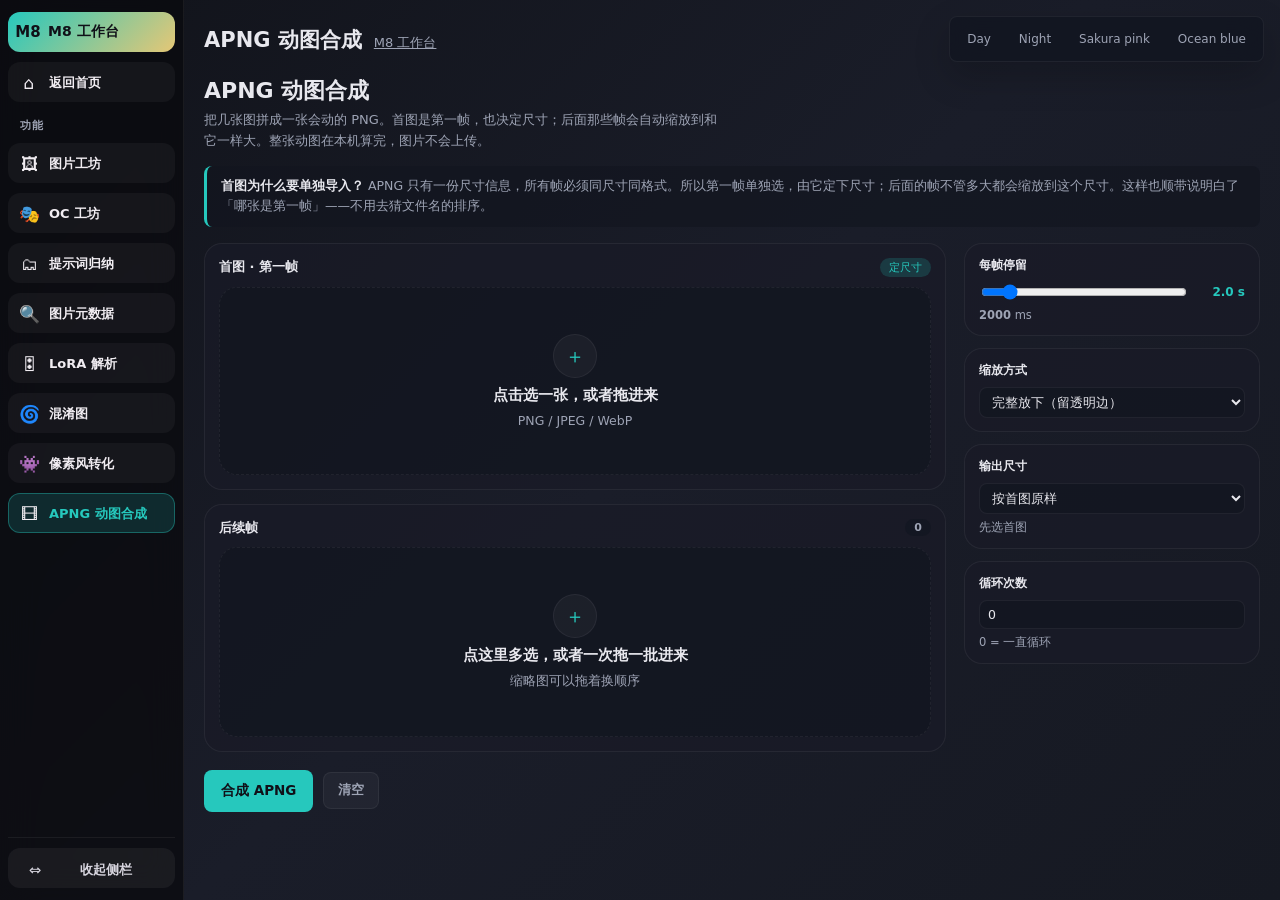
==== commit 513316a4: "Rework APNG playback speed to seconds, default 2s The first version exposed a speed multiplier (0.25" ====
--- a/M8web/pages/apng.html
+++ b/M8web/pages/apng.html
@@ -75,12 +75,12 @@
             <aside class="apng-side">
 
               <div class="apng-card">
-                <span data-i18n="apngSpeedLabel">播放速度</span>
+                <span data-i18n="apngDelayLabel">每帧停留</span>
                 <div class="apng-row">
-                  <input id="apngSpeed" type="range" min="0.25" max="4" step="0.05" value="1">
-                  <b class="apng-speed" id="apngSpeedOut">1.00×</b>
+                  <input id="apngDelay" type="range" min="1" max="10" step="0.5" value="2">
+                  <b class="apng-speed" id="apngDelayOut">2.0 s</b>
                 </div>
-                <div class="apng-sub"><span data-i18n="apngDelayLabel">每帧停留</span> <b id="apngDelayOut">100</b> ms</div>
+                <div class="apng-sub"><b id="apngDelayMsOut">2000</b> ms</div>
               </div>
 
               <div class="apng-card">
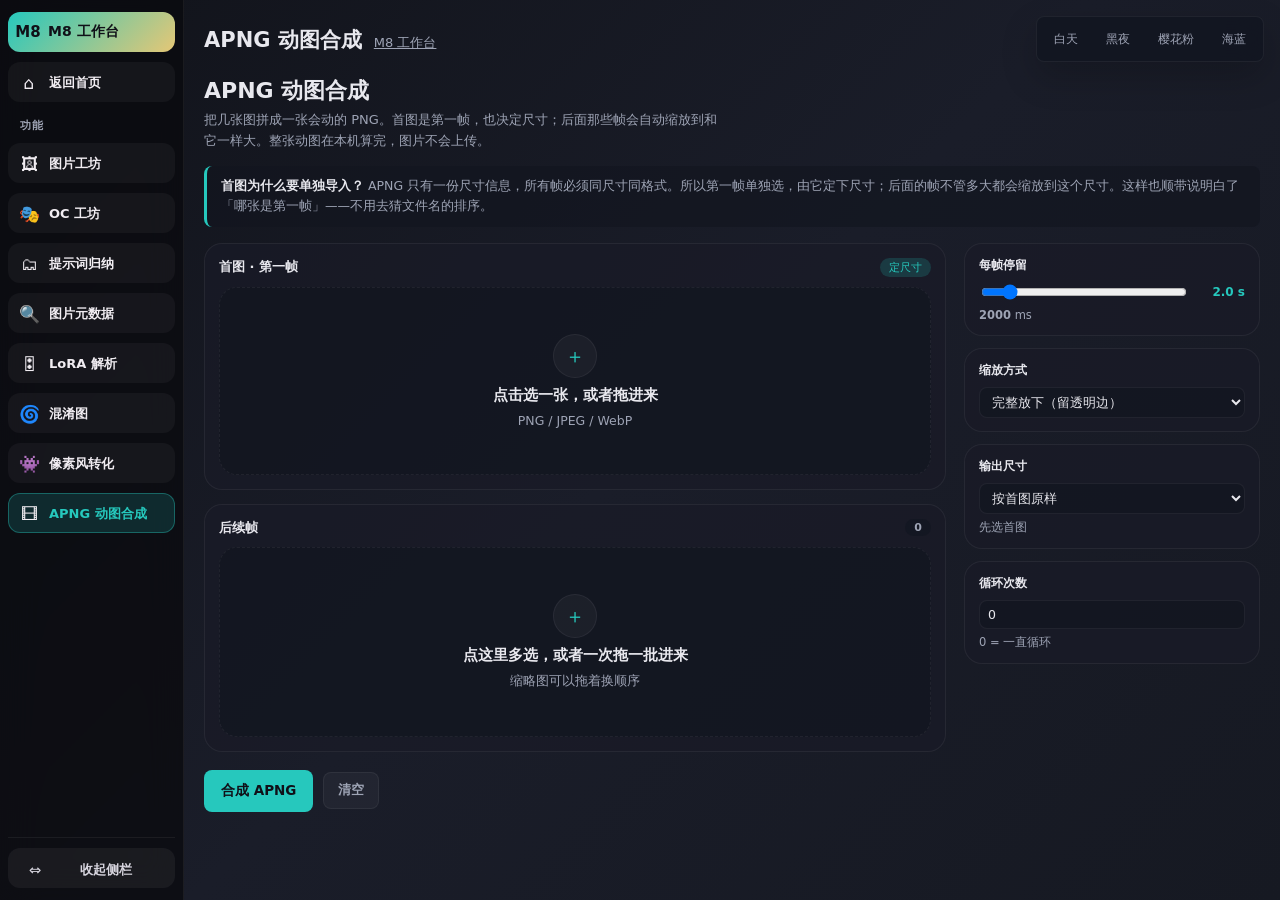
==== commit c0a1a903: "Fix the vertical mask layout and the English leaking offline Two problems, one root cause each.  Ver" ====
--- a/M8web/pages/apng.html
+++ b/M8web/pages/apng.html
@@ -49,7 +49,7 @@
                 </div>
                 <div class="drop apng-drop" id="apngFirstDrop">
                   <input id="apngFirstFile" type="file" accept="image/png,image/jpeg,image/webp">
-                  <img class="drop-thumb is-hidden" id="apngFirstThumb" alt="" data-i18n-attr="alt:apngFirstAlt">
+                  <img class="drop-thumb is-hidden" id="apngFirstThumb" alt="首图预览" data-i18n-attr="alt:apngFirstAlt">
                   <span class="drop-ico" id="apngFirstIco" aria-hidden="true">＋</span>
                   <strong data-i18n="apngPickFirst">点击选一张，或者拖进来</strong>
                   <small data-i18n="apngPickFirstHint">PNG / JPEG / WebP</small>
@@ -120,7 +120,7 @@
 
           <div class="apng-body is-hidden" id="apngBody">
             <div class="apng-shot">
-              <img id="apngOut" alt="" data-i18n-attr="alt:apngOutAlt">
+              <img id="apngOut" alt="合成出来的动图预览" data-i18n-attr="alt:apngOutAlt">
             </div>
             <div class="info-card">
               <div class="kv" id="apngMeta"></div>
